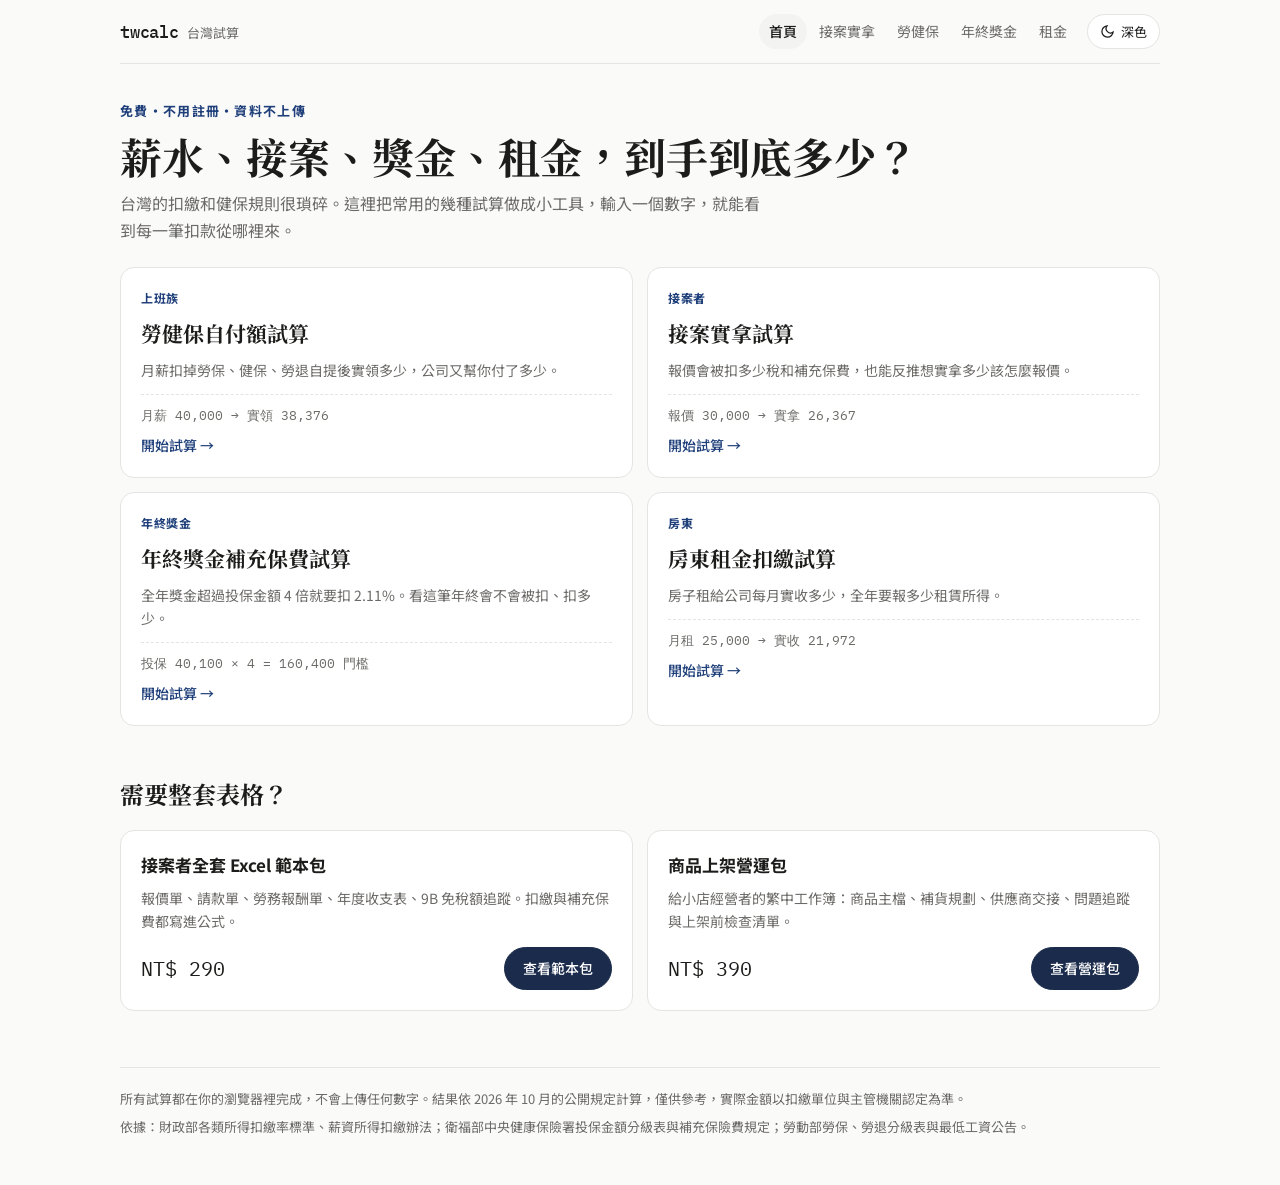
==== index.html @ 4d712dc9 "Add twcalc site: payroll, freelance, bonus, and rent calculators Static site with light/dark themes," ====
<!doctype html>
<html lang="zh-Hant-TW">
<head>
<meta charset="utf-8">
<meta name="viewport" content="width=device-width,initial-scale=1,viewport-fit=cover">
<title>twcalc 台灣試算</title>
<meta name="description" content="台灣人常用的薪資、接案、獎金與租金試算小工具：勞健保自付額、接案實拿、年終補充保費、房東租金扣繳。免費使用，資料只在瀏覽器裡運算。">
<link rel="canonical" href="https://vic510.github.io/twcalc/">
<meta property="og:type" content="website">
<meta property="og:title" content="twcalc 台灣試算">
<meta property="og:description" content="台灣人常用的薪資、接案、獎金與租金試算小工具：勞健保自付額、接案實拿、年終補充保費、房東租金扣繳。免費使用，資料只在瀏覽器裡運算。">
<meta property="og:url" content="https://vic510.github.io/twcalc/">
<meta property="og:locale" content="zh_TW">
<meta name="theme-color" content="#1B2B4B">
<link rel="icon" href="data:image/svg+xml,%3Csvg xmlns='http://www.w3.org/2000/svg' viewBox='0 0 32 32'%3E%3Crect width='32' height='32' rx='8' fill='%231B2B4B'/%3E%3Ctext x='16' y='22' font-size='17' text-anchor='middle' fill='white' font-family='monospace'%3Etw%3C/text%3E%3C/svg%3E">
<script>try{document.documentElement.dataset.theme=localStorage.getItem('twcalc-theme')||'light'}catch(e){document.documentElement.dataset.theme='light'}</script>
<link rel="preconnect" href="https://fonts.googleapis.com">
<link rel="preconnect" href="https://fonts.gstatic.com" crossorigin>
<link rel="stylesheet" href="https://fonts.googleapis.com/css2?family=Noto+Serif+TC:wght@700&family=Noto+Sans+TC:wght@400;500;700&family=IBM+Plex+Mono:wght@400;500&display=swap">
<link rel="stylesheet" href="assets/site.css">
<script type="application/ld+json">{"@context": "https://schema.org", "@type": "WebApplication", "name": "twcalc 台灣試算", "url": "https://vic510.github.io/twcalc/", "applicationCategory": "FinanceApplication", "operatingSystem": "Any", "inLanguage": "zh-Hant-TW", "offers": {"@type": "Offer", "price": "0", "priceCurrency": "TWD"}, "description": "台灣人常用的薪資、接案、獎金與租金試算小工具：勞健保自付額、接案實拿、年終補充保費、房東租金扣繳。免費使用，資料只在瀏覽器裡運算。"}</script>
</head>
<body>
<div class="wrap">
<nav class="nav" aria-label="主要">
  <a class="brand" href=""><b>twcalc</b><span>台灣試算</span></a>
  <div class="nav-r"><div class="links"><a href="" aria-current="page" class="keep">首頁</a><a href="freelance/">接案實拿</a><a href="payroll/">勞健保</a><a href="bonus/">年終獎金</a><a href="rent/">租金</a></div><button class="theme" id="theme" type="button"></button></div>
</nav>
  <header class="hero">
    <div class="eyebrow">免費・不用註冊・資料不上傳</div>
    <h1><span class="nw">薪水、接案、獎金、租金，</span><span class="nw">到手到底多少？</span></h1>
    <p class="lede">台灣的扣繳和健保規則很瑣碎。這裡把常用的幾種試算做成小工具，輸入一個數字，就能看到每一筆扣款從哪裡來。</p>
  </header>

  <div class="tools">
    <a class="tool" href="payroll/">
      <span class="tag">上班族</span>
      <h3>勞健保自付額試算</h3>
      <p>月薪扣掉勞保、健保、勞退自提後實領多少，公司又幫你付了多少。</p>
      <span class="q">月薪 40,000 → 實領 38,376</span>
      <span class="go">開始試算 →</span>
    </a>
    <a class="tool" href="freelance/">
      <span class="tag">接案者</span>
      <h3>接案實拿試算</h3>
      <p>報價會被扣多少稅和補充保費，也能反推想實拿多少該怎麼報價。</p>
      <span class="q">報價 30,000 → 實拿 26,367</span>
      <span class="go">開始試算 →</span>
    </a>
    <a class="tool" href="bonus/">
      <span class="tag">年終獎金</span>
      <h3>年終獎金補充保費試算</h3>
      <p>全年獎金超過投保金額 4 倍就要扣 2.11%。看這筆年終會不會被扣、扣多少。</p>
      <span class="q">投保 40,100 × 4 = 160,400 門檻</span>
      <span class="go">開始試算 →</span>
    </a>
    <a class="tool" href="rent/">
      <span class="tag">房東</span>
      <h3>房東租金扣繳試算</h3>
      <p>房子租給公司每月實收多少，全年要報多少租賃所得。</p>
      <span class="q">月租 25,000 → 實收 21,972</span>
      <span class="go">開始試算 →</span>
    </a>
  </div>

  <section class="info">
    <h2>需要整套表格？</h2>
    <div class="packs">
      <div class="packcard">
        <h3>接案者全套 Excel 範本包</h3>
        <p>報價單、請款單、勞務報酬單、年度收支表、9B 免稅額追蹤。扣繳與補充保費都寫進公式。</p>
        <div class="row2"><span class="p">NT$ 290</span><a class="btn" href="https://peterleaf8.gumroad.com/l/tw-freelance-pack" target="_blank" rel="noopener">查看範本包</a></div>
      </div>
      <div class="packcard">
        <h3>商品上架營運包</h3>
        <p>給小店經營者的繁中工作簿：商品主檔、補貨規劃、供應商交接、問題追蹤與上架前檢查清單。</p>
        <div class="row2"><span class="p">NT$ 390</span><a class="btn" href="https://peterleaf8.gumroad.com/l/tw-shop-listing-pack" target="_blank" rel="noopener">查看營運包</a></div>
      </div>
    </div>
  </section>

<footer class="foot">
  <span>所有試算都在你的瀏覽器裡完成，不會上傳任何數字。結果依 2026 年 10 月的公開規定計算，僅供參考，實際金額以扣繳單位與主管機關認定為準。</span>
  <span>依據：財政部各類所得扣繳率標準、薪資所得扣繳辦法；衛福部中央健康保險署投保金額分級表與補充保險費規定；勞動部勞保、勞退分級表與最低工資公告。</span>
</footer>
</div>
<script src="assets/tw.js"></script>
<script src="assets/ui.js"></script>
<script src="assets/home.js" defer></script>
</body>
</html>
---- assets/site.css ----
/* twcalc：中性白底與炭黑兩種外觀，只有主要按鈕、選中狀態用藍黑色當重點 */
:root{
  --bg:#FAFAF9; --surface:#FFFFFF; --sunk:#F3F3F2; --ink:#1C1C1B; --muted:#6B6A67; --line:#E5E4E1;
  --accent:#1B2B4B; --on-accent:#FFFFFF; --accent-text:#1F3F7A; --accent-soft:#EDF1F8;
  --minus:#B4372B; --warn-bg:#FFF5DB; --warn-ink:#6A4B00;
  --f-display:"Noto Serif TC","Songti TC","PMingLiU",serif;
  --f-body:"Noto Sans TC","PingFang TC","Microsoft JhengHei",system-ui,sans-serif;
  --f-mono:"IBM Plex Mono",ui-monospace,"SFMono-Regular",Menlo,monospace;
  color-scheme:light;
}
:root[data-theme="dark"]{
  --bg:#1F1F1E; --surface:#2A2A28; --sunk:#232322; --ink:#ECECEA; --muted:#A3A29E; --line:#3A3A37;
  --accent:#2A4377; --on-accent:#FFFFFF; --accent-text:#9DB7EC; --accent-soft:#2B3240;
  --minus:#F08B7E; --warn-bg:#3A3220; --warn-ink:#F1D58C;
  color-scheme:dark;
}
*{box-sizing:border-box}
[hidden]{display:none!important}
html{-webkit-text-size-adjust:100%}
body{margin:0;background:var(--bg);color:var(--ink);font-family:var(--f-body);font-size:16px;line-height:1.65;
  padding-left:max(16px,env(safe-area-inset-left,0px));padding-right:max(16px,env(safe-area-inset-right,0px));padding-block:0 48px;
  transition:background-color .2s,color .2s}
@media (prefers-reduced-motion:reduce){body{transition:none}}
a{color:var(--accent-text)}
.wrap{max-width:1040px;margin:0 auto}

/* 導覽列 */
.nav{display:flex;align-items:center;justify-content:space-between;gap:12px;padding-block:14px;border-bottom:1px solid var(--line);flex-wrap:wrap}
.brand{display:flex;align-items:baseline;gap:8px;text-decoration:none;color:var(--ink)}
.brand b{font-family:var(--f-mono);font-weight:500;font-size:17px;letter-spacing:-.01em}
.brand span{font-size:13px;color:var(--muted)}
.nav-r{display:flex;align-items:center;gap:4px}
.links{display:flex;gap:2px}
.nav-r a{font-size:14px;color:var(--muted);text-decoration:none;padding:6px 10px;border-radius:999px}
.nav-r a:hover{color:var(--ink);background:var(--sunk)}
.nav-r a[aria-current="page"]{color:var(--ink);background:var(--sunk);font-weight:500}
.theme{font:inherit;font-size:13px;display:inline-flex;align-items:center;gap:6px;border:1px solid var(--line);background:var(--surface);color:var(--ink);border-radius:999px;padding:6px 12px;cursor:pointer;margin-left:6px}
.theme svg{width:15px;height:15px}
@media (max-width:640px){.nav{display:grid;grid-template-columns:1fr auto}.nav-r{display:contents}.links{grid-row:2;grid-column:1/-1;overflow-x:auto;white-space:nowrap;margin-inline:-4px;scrollbar-width:none}.links::-webkit-scrollbar{display:none}.theme{grid-row:1;grid-column:2}}

header.hero{padding-block:36px 24px;display:grid;gap:8px}
.eyebrow{font-size:13px;letter-spacing:.1em;color:var(--accent-text);font-weight:700}
h1{font-family:var(--f-display);font-size:clamp(28px,5vw,42px);line-height:1.25;margin:0;text-wrap:balance;font-weight:700}
.nw{display:inline-block}
.lede{color:var(--muted);max-width:40em;margin:0}
.lede b{color:var(--ink);font-weight:500}

.main{display:grid;grid-template-columns:minmax(0,1fr) minmax(0,1.05fr);gap:24px;align-items:start}
@media (max-width:820px){.main{grid-template-columns:minmax(0,1fr)}}
.panel{background:var(--surface);border:1px solid var(--line);border-radius:14px;padding:22px;display:grid;gap:20px}
.field{display:grid;gap:8px}
.label{font-size:14px;font-weight:700}
.hint{font-size:13px;color:var(--muted)}
.seg{display:flex;flex-wrap:wrap;gap:6px}
.seg button{font:inherit;font-size:14px;border:1px solid var(--line);background:transparent;color:var(--ink);border-radius:999px;padding:7px 14px;cursor:pointer}
.seg button[aria-pressed="true"]{background:var(--accent);border-color:var(--accent);color:var(--on-accent);font-weight:500}
.seg button:focus-visible,.btn:focus-visible,.theme:focus-visible,input:focus-visible,select:focus-visible,a:focus-visible{outline:2px solid var(--accent-text);outline-offset:2px}
.types{display:grid;gap:6px}
.type{display:grid;grid-template-columns:auto 1fr;gap:2px 10px;align-items:start;border:1px solid var(--line);border-radius:10px;padding:10px 12px;cursor:pointer}
.type input{margin-top:5px;accent-color:var(--accent)}
.type strong{font-weight:500}
.type span{grid-column:2;font-size:13px;color:var(--muted)}
.type:has(input:checked){border-color:var(--accent-text);background:var(--accent-soft)}
.money{display:flex;align-items:center;border:1px solid var(--line);border-radius:10px;background:var(--sunk);overflow:hidden}
.money span{padding:0 12px;color:var(--muted);font-size:14px}
.money input{flex:1;min-width:0;border:0;background:transparent;color:var(--ink);font-family:var(--f-mono);font-size:24px;padding:10px 12px 10px 0;font-variant-numeric:tabular-nums}
.money input:focus{outline:none}
.money:focus-within{border-color:var(--accent-text)}
.money.sm input{font-size:18px}
.check{display:flex;gap:8px;align-items:flex-start;font-size:14px}
.check input{margin-top:5px;accent-color:var(--accent)}
select.sel{font:inherit;font-size:15px;border:1px solid var(--line);background:var(--sunk);color:var(--ink);border-radius:10px;padding:9px 12px}
.two{display:grid;grid-template-columns:minmax(0,1fr) minmax(0,1fr);gap:12px}
@media (max-width:420px){.two{grid-template-columns:minmax(0,1fr)}}

/* 試算單 */
.slip{background:var(--surface);border:1px solid var(--line);border-radius:14px;position:relative;overflow:hidden}
.slip-head{display:flex;justify-content:space-between;align-items:baseline;gap:12px;flex-wrap:wrap;padding:16px 22px;border-bottom:1px solid var(--line)}
.slip-head h2{font-family:var(--f-display);font-size:21px;margin:0;letter-spacing:.12em}
.code{font-family:var(--f-mono);font-size:13px;color:var(--muted)}
.rows{display:grid;padding:6px 22px}
.row{display:grid;grid-template-columns:minmax(0,1fr) auto;gap:4px 16px;padding:12px 0;border-bottom:1px dashed var(--line)}
.row:last-child{border-bottom:0}
.row .k{font-weight:500}
.row .v{font-family:var(--f-mono);font-variant-numeric:tabular-nums;font-size:18px;text-align:right}
.row .why{grid-column:1/-1;font-size:13px;color:var(--muted)}
.row.minus .v{color:var(--minus)}
.row.sub .k{font-weight:400;color:var(--muted)}
.net{display:flex;justify-content:space-between;align-items:center;gap:16px;padding:18px 22px 22px;border-top:1px solid var(--line);background:var(--sunk);flex-wrap:wrap}
.netl{display:flex;align-items:center;gap:14px}
.net .k{font-family:var(--f-display);font-size:19px;font-weight:700}
.net .v{font-family:var(--f-mono);font-size:clamp(28px,6vw,38px);font-weight:500;font-variant-numeric:tabular-nums}
.stamp{flex:none;width:60px;height:60px;font-size:16px;border:3px solid var(--accent-text);border-radius:50%;color:var(--accent-text);display:grid;place-items:center;
  font-family:var(--f-display);font-weight:700;line-height:1.1;text-align:center;transform:rotate(-12deg);opacity:.9;pointer-events:none}
@media (prefers-reduced-motion:no-preference){.stamp.hit{animation:stamp .35s ease-out}@keyframes stamp{from{transform:rotate(-12deg) scale(1.35);opacity:0}to{transform:rotate(-12deg) scale(1);opacity:.9}}}
.side{display:grid;gap:16px}
.alert{background:var(--warn-bg);color:var(--warn-ink);border-radius:10px;padding:14px 16px;font-size:14px}
.alert strong{display:block;margin-bottom:2px}
.cost{display:grid;grid-template-columns:repeat(auto-fit,minmax(140px,1fr));gap:1px;background:var(--line);border:1px solid var(--line);border-radius:10px;overflow:hidden}
.cost div{background:var(--surface);padding:12px 14px;display:grid;gap:2px}
.cost small{color:var(--muted);font-size:12px}
.cost b{font-family:var(--f-mono);font-weight:500;font-size:18px;font-variant-numeric:tabular-nums}
.actions{display:flex;gap:8px;flex-wrap:wrap}
.btn{font:inherit;font-size:14px;font-weight:500;border:1px solid var(--accent);background:var(--accent);color:var(--on-accent);border-radius:999px;padding:9px 18px;cursor:pointer;text-decoration:none;display:inline-block;text-align:center}
.btn:hover{filter:brightness(1.15)}
.btn.ghost{background:transparent;color:var(--ink);border-color:var(--line)}
.toast{font-size:13px;color:var(--accent-text);align-self:center}

section.info{margin-top:48px;display:grid;gap:16px}
section.info h2{font-family:var(--f-display);font-size:24px;margin:0}
.grid3{display:grid;grid-template-columns:repeat(auto-fit,minmax(240px,1fr));gap:16px}
.card{border-top:1px solid var(--ink);padding-top:12px;display:grid;gap:6px;align-content:start}
.card h3{margin:0;font-size:16px}
.card p{margin:0;font-size:14px;color:var(--muted)}
.tbl{overflow-x:auto;border:1px solid var(--line);border-radius:10px;background:var(--surface)}
table{border-collapse:collapse;width:100%;min-width:560px;font-size:14px}
th,td{text-align:left;padding:10px 14px;border-bottom:1px solid var(--line);vertical-align:top}
th{font-weight:700;background:var(--sunk)}
td.n{font-family:var(--f-mono);font-variant-numeric:tabular-nums}
tr:last-child td{border-bottom:0}
.pack{margin-top:48px;border:1px solid var(--line);border-radius:14px;padding:24px;display:grid;grid-template-columns:minmax(0,1.4fr) minmax(0,1fr);gap:24px;background:var(--surface)}
@media (max-width:760px){.pack{grid-template-columns:minmax(0,1fr)}}
.pack h2{font-family:var(--f-display);font-size:24px;margin:0 0 8px}
.pack ul{margin:0;padding-left:1.2em;display:grid;gap:4px;font-size:15px}
.pack .buy{display:grid;gap:10px;align-content:center}
.price{font-family:var(--f-mono);font-size:32px;font-weight:500}
.price small{font-size:14px;color:var(--muted);font-family:var(--f-body)}
details{border-bottom:1px solid var(--line);padding:12px 0}
details summary{cursor:pointer;font-weight:500}
details p{margin:8px 0 0;color:var(--muted);font-size:15px;max-width:44em}
footer.foot{margin-top:56px;padding-top:20px;border-top:1px solid var(--line);font-size:13px;color:var(--muted);display:grid;gap:6px}

/* 首頁 */
.tools{display:grid;grid-template-columns:repeat(auto-fit,minmax(min(100%,420px),1fr));gap:14px}
.tool{display:grid;gap:8px;align-content:start;background:var(--surface);border:1px solid var(--line);border-radius:14px;padding:20px;text-decoration:none;color:var(--ink);transition:border-color .15s,transform .15s}
.tool:hover{border-color:var(--accent-text)}
@media (prefers-reduced-motion:no-preference){.tool:hover{transform:translateY(-2px)}}
.tool .tag{font-size:12px;color:var(--accent-text);font-weight:700;letter-spacing:.06em}
.tool h3{margin:0;font-family:var(--f-display);font-size:21px}
.tool p{margin:0;font-size:14px;color:var(--muted)}
.tool .q{font-family:var(--f-mono);font-size:13px;color:var(--muted);border-top:1px dashed var(--line);padding-top:10px;margin-top:4px}
.tool .go{font-size:14px;font-weight:500;color:var(--accent-text)}
.packs{display:grid;grid-template-columns:repeat(auto-fit,minmax(min(100%,300px),1fr));gap:14px}
.packcard{display:grid;gap:8px;background:var(--surface);border:1px solid var(--line);border-radius:14px;padding:20px}
.packcard h3{margin:0;font-size:17px}
.packcard p{margin:0;font-size:14px;color:var(--muted)}
.packcard .row2{display:flex;justify-content:space-between;align-items:center;gap:12px;flex-wrap:wrap;margin-top:6px}
.packcard .p{font-family:var(--f-mono);font-size:20px}
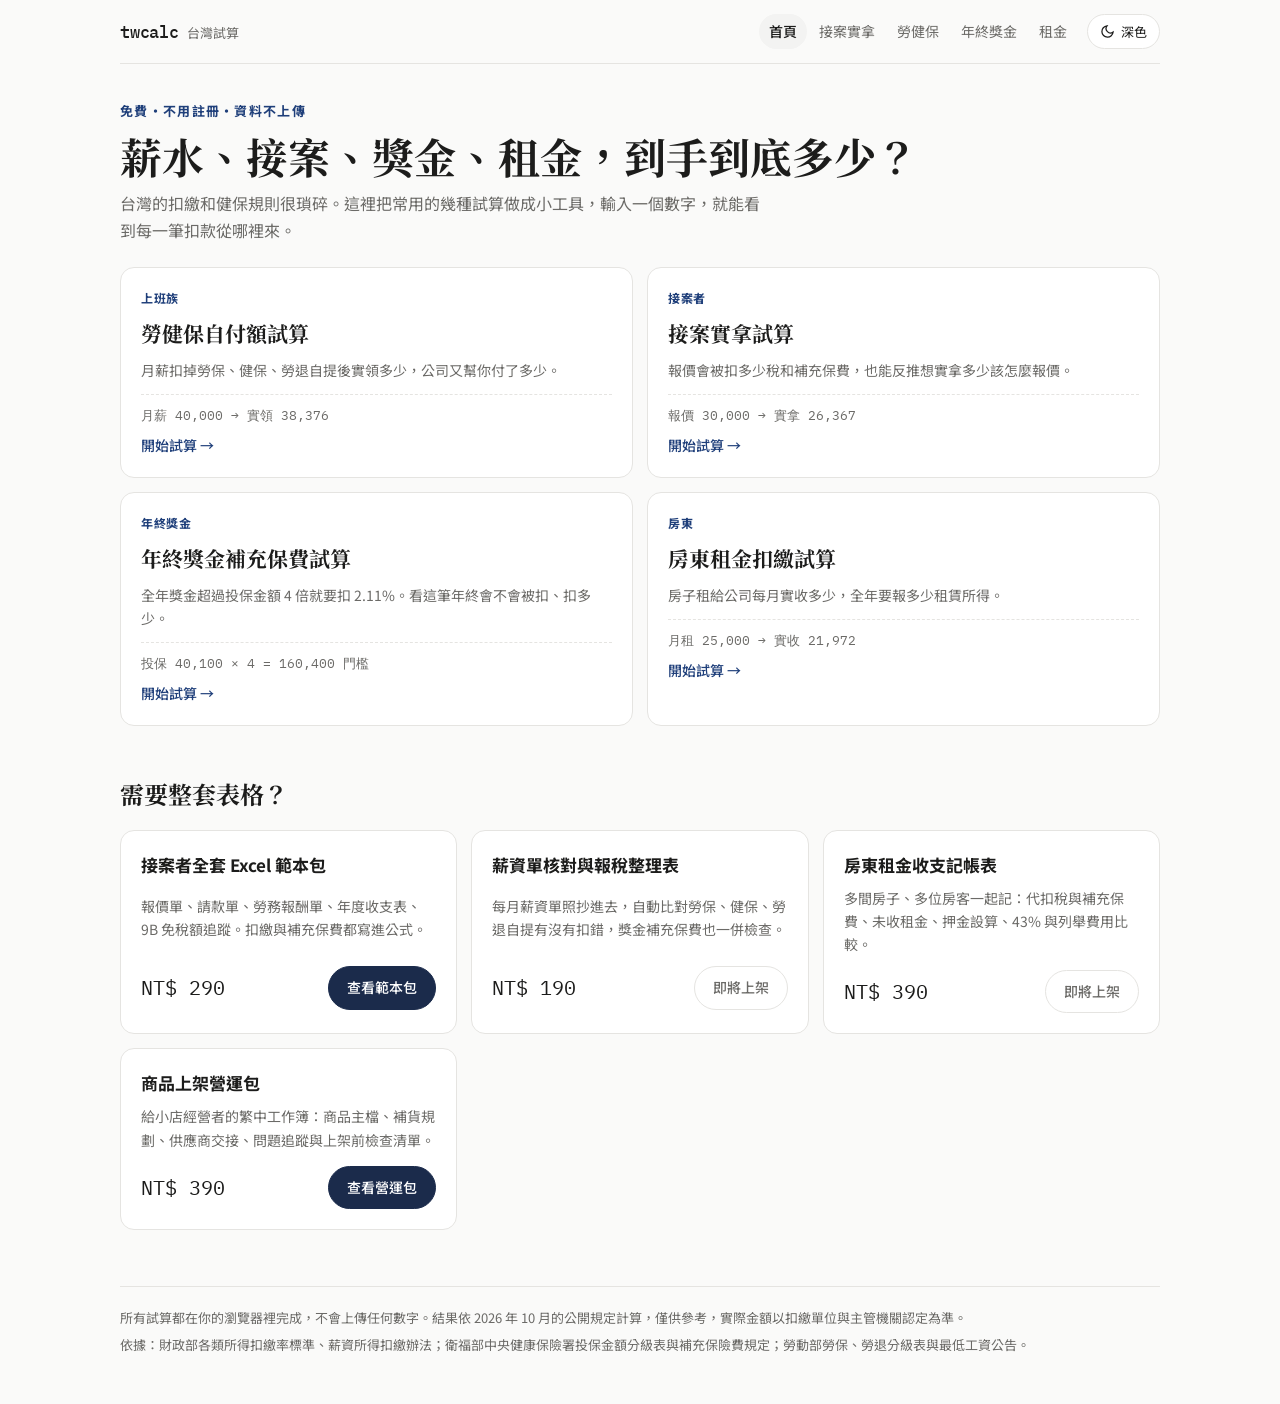
==== commit 28f5f1ba: "Add next-step product prompts beside each calculator result Freelance and payroll prompts use the vi" ====
--- a/index.html
+++ b/index.html
@@ -72,6 +72,16 @@
         <div class="row2"><span class="p">NT$ 290</span><a class="btn" href="https://peterleaf8.gumroad.com/l/tw-freelance-pack" target="_blank" rel="noopener">查看範本包</a></div>
       </div>
       <div class="packcard">
+        <h3>薪資單核對與報稅整理表</h3>
+        <p>每月薪資單照抄進去，自動比對勞保、健保、勞退自提有沒有扣錯，獎金補充保費也一併檢查。</p>
+        <div class="row2"><span class="p">NT$ 190</span><span class="btn" aria-disabled="true">即將上架</span></div>
+      </div>
+      <div class="packcard">
+        <h3>房東租金收支記帳表</h3>
+        <p>多間房子、多位房客一起記：代扣稅與補充保費、未收租金、押金設算、43% 與列舉費用比較。</p>
+        <div class="row2"><span class="p">NT$ 390</span><span class="btn" aria-disabled="true">即將上架</span></div>
+      </div>
+      <div class="packcard">
         <h3>商品上架營運包</h3>
         <p>給小店經營者的繁中工作簿：商品主檔、補貨規劃、供應商交接、問題追蹤與上架前檢查清單。</p>
         <div class="row2"><span class="p">NT$ 390</span><a class="btn" href="https://peterleaf8.gumroad.com/l/tw-shop-listing-pack" target="_blank" rel="noopener">查看營運包</a></div>
--- a/assets/site.css
+++ b/assets/site.css
@@ -146,3 +146,14 @@
 .packcard p{margin:0;font-size:14px;color:var(--muted)}
 .packcard .row2{display:flex;justify-content:space-between;align-items:center;gap:12px;flex-wrap:wrap;margin-top:6px}
 .packcard .p{font-family:var(--f-mono);font-size:20px}
+
+/* 算完之後的下一步 */
+.next{border:1px solid var(--line);border-radius:14px;padding:18px 20px;background:var(--accent-soft);display:grid;gap:8px}
+.next .tag{font-size:12px;font-weight:700;letter-spacing:.06em;color:var(--accent-text)}
+.next h3{margin:0;font-size:17px}
+.next p{margin:0;font-size:14px;color:var(--ink)}
+.next p b{font-family:var(--f-mono);font-weight:500}
+.next .row2{display:flex;justify-content:space-between;align-items:center;gap:12px;flex-wrap:wrap;margin-top:4px}
+.next .p{font-family:var(--f-mono);font-size:18px}
+.next .free{font-size:12px;color:var(--muted)}
+.btn[aria-disabled="true"]{background:transparent;color:var(--muted);border-color:var(--line);cursor:default;filter:none}
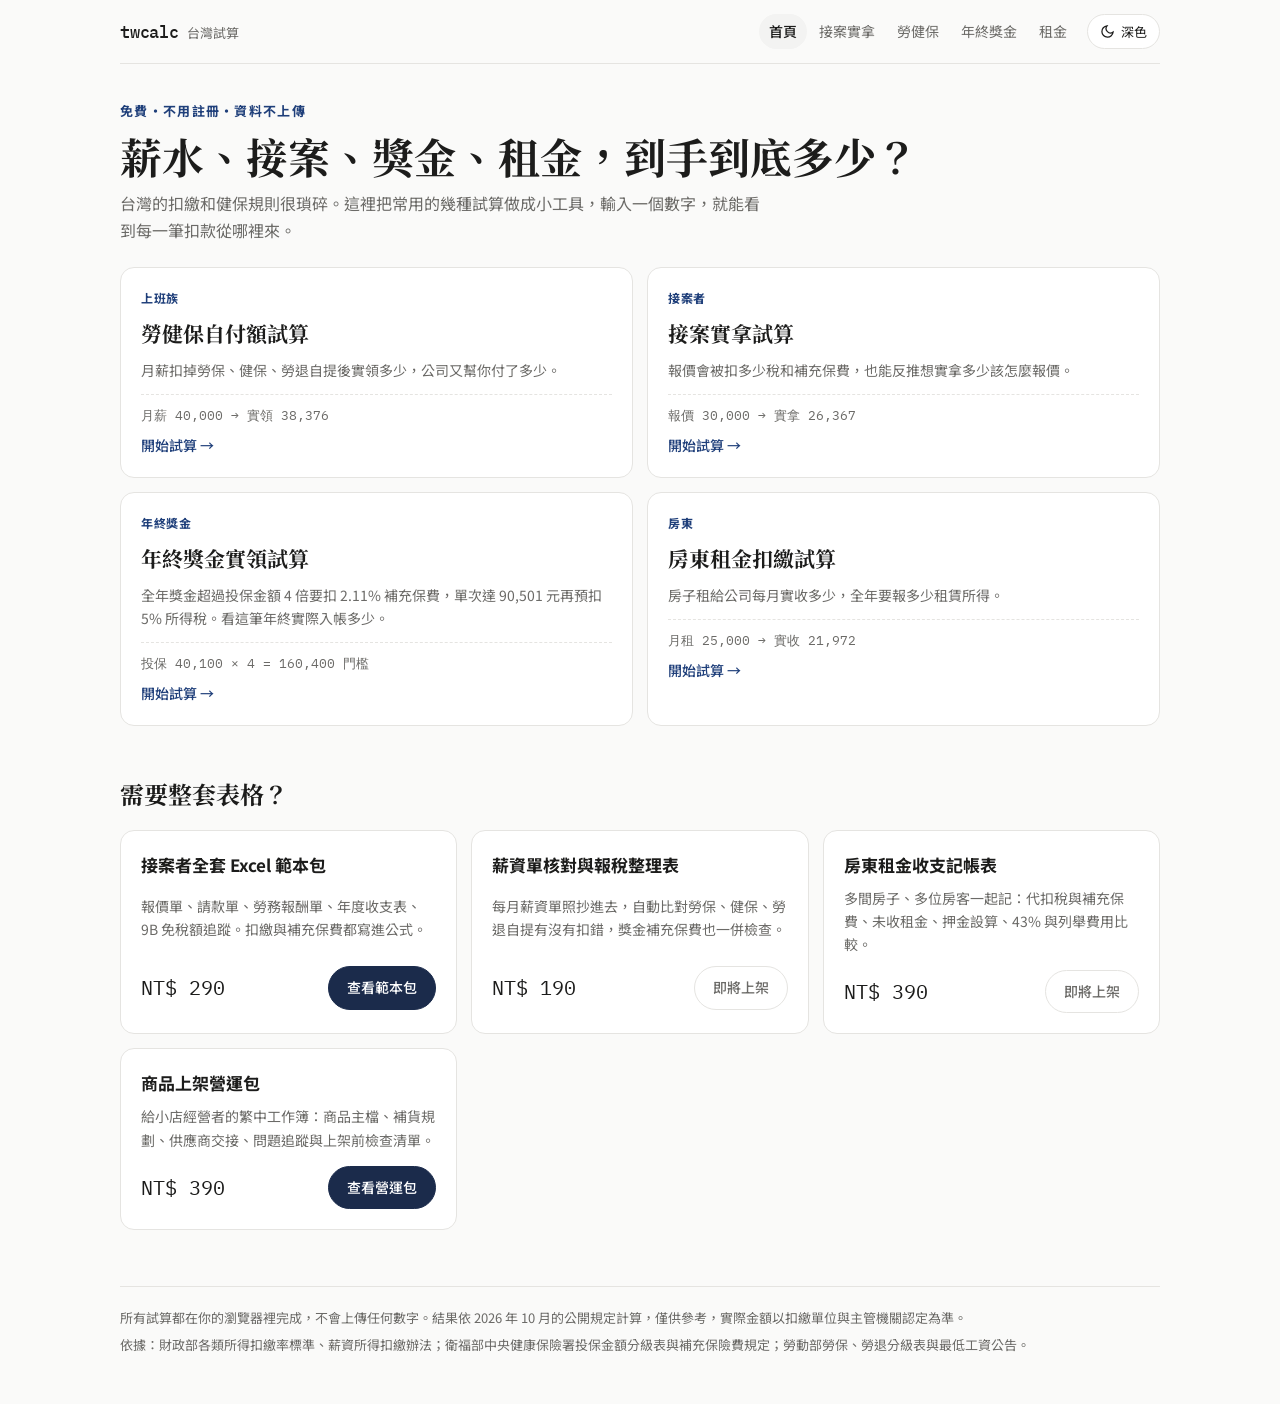
==== commit 1bd89f0c: "Bonus page: deduct 5% withholding; follow system theme; mobile layout fixes - Bonus calculator now w" ====
--- a/index.html
+++ b/index.html
@@ -4,21 +4,21 @@
 <meta charset="utf-8">
 <meta name="viewport" content="width=device-width,initial-scale=1,viewport-fit=cover">
 <title>twcalc 台灣試算</title>
-<meta name="description" content="台灣人常用的薪資、接案、獎金與租金試算小工具：勞健保自付額、接案實拿、年終補充保費、房東租金扣繳。免費使用，資料只在瀏覽器裡運算。">
+<meta name="description" content="台灣人常用的薪資、接案、獎金與租金試算小工具：勞健保自付額、接案實拿、年終獎金扣繳、房東租金扣繳。免費使用，資料只在瀏覽器裡運算。">
 <link rel="canonical" href="https://vic510.github.io/twcalc/">
 <meta property="og:type" content="website">
 <meta property="og:title" content="twcalc 台灣試算">
-<meta property="og:description" content="台灣人常用的薪資、接案、獎金與租金試算小工具：勞健保自付額、接案實拿、年終補充保費、房東租金扣繳。免費使用，資料只在瀏覽器裡運算。">
+<meta property="og:description" content="台灣人常用的薪資、接案、獎金與租金試算小工具：勞健保自付額、接案實拿、年終獎金扣繳、房東租金扣繳。免費使用，資料只在瀏覽器裡運算。">
 <meta property="og:url" content="https://vic510.github.io/twcalc/">
 <meta property="og:locale" content="zh_TW">
 <meta name="theme-color" content="#1B2B4B">
 <link rel="icon" href="data:image/svg+xml,%3Csvg xmlns='http://www.w3.org/2000/svg' viewBox='0 0 32 32'%3E%3Crect width='32' height='32' rx='8' fill='%231B2B4B'/%3E%3Ctext x='16' y='22' font-size='17' text-anchor='middle' fill='white' font-family='monospace'%3Etw%3C/text%3E%3C/svg%3E">
-<script>try{document.documentElement.dataset.theme=localStorage.getItem('twcalc-theme')||'light'}catch(e){document.documentElement.dataset.theme='light'}</script>
+<script>(function(){var t;try{t=localStorage.getItem('twcalc-theme')}catch(e){}if(!t)t=matchMedia('(prefers-color-scheme: dark)').matches?'dark':'light';document.documentElement.dataset.theme=t})()</script>
 <link rel="preconnect" href="https://fonts.googleapis.com">
 <link rel="preconnect" href="https://fonts.gstatic.com" crossorigin>
 <link rel="stylesheet" href="https://fonts.googleapis.com/css2?family=Noto+Serif+TC:wght@700&family=Noto+Sans+TC:wght@400;500;700&family=IBM+Plex+Mono:wght@400;500&display=swap">
 <link rel="stylesheet" href="assets/site.css">
-<script type="application/ld+json">{"@context": "https://schema.org", "@type": "WebApplication", "name": "twcalc 台灣試算", "url": "https://vic510.github.io/twcalc/", "applicationCategory": "FinanceApplication", "operatingSystem": "Any", "inLanguage": "zh-Hant-TW", "offers": {"@type": "Offer", "price": "0", "priceCurrency": "TWD"}, "description": "台灣人常用的薪資、接案、獎金與租金試算小工具：勞健保自付額、接案實拿、年終補充保費、房東租金扣繳。免費使用，資料只在瀏覽器裡運算。"}</script>
+<script type="application/ld+json">{"@context": "https://schema.org", "@type": "WebApplication", "name": "twcalc 台灣試算", "url": "https://vic510.github.io/twcalc/", "applicationCategory": "FinanceApplication", "operatingSystem": "Any", "inLanguage": "zh-Hant-TW", "offers": {"@type": "Offer", "price": "0", "priceCurrency": "TWD"}, "description": "台灣人常用的薪資、接案、獎金與租金試算小工具：勞健保自付額、接案實拿、年終獎金扣繳、房東租金扣繳。免費使用，資料只在瀏覽器裡運算。"}</script>
 </head>
 <body>
 <div class="wrap">
@@ -49,8 +49,8 @@
     </a>
     <a class="tool" href="bonus/">
       <span class="tag">年終獎金</span>
-      <h3>年終獎金補充保費試算</h3>
-      <p>全年獎金超過投保金額 4 倍就要扣 2.11%。看這筆年終會不會被扣、扣多少。</p>
+      <h3>年終獎金實領試算</h3>
+      <p>全年獎金超過投保金額 4 倍要扣 2.11% 補充保費，單次達 90,501 元再預扣 5% 所得稅。看這筆年終實際入帳多少。</p>
       <span class="q">投保 40,100 × 4 = 160,400 門檻</span>
       <span class="go">開始試算 →</span>
     </a>
--- a/assets/site.css
+++ b/assets/site.css
@@ -96,10 +96,12 @@
 .side{display:grid;gap:16px}
 .alert{background:var(--warn-bg);color:var(--warn-ink);border-radius:10px;padding:14px 16px;font-size:14px}
 .alert strong{display:block;margin-bottom:2px}
-.cost{display:grid;grid-template-columns:repeat(auto-fit,minmax(140px,1fr));gap:1px;background:var(--line);border:1px solid var(--line);border-radius:10px;overflow:hidden}
+.cost{display:grid;grid-template-columns:repeat(3,minmax(0,1fr));gap:1px;background:var(--line);border:1px solid var(--line);border-radius:10px;overflow:hidden}
 .cost div{background:var(--surface);padding:12px 14px;display:grid;gap:2px}
 .cost small{color:var(--muted);font-size:12px}
 .cost b{font-family:var(--f-mono);font-weight:500;font-size:18px;font-variant-numeric:tabular-nums}
+@media (max-width:420px){.cost div{padding:10px}.cost b{font-size:16px}}
+@media (max-width:340px){.cost{grid-template-columns:minmax(0,1fr)}}
 .actions{display:flex;gap:8px;flex-wrap:wrap}
 .btn{font:inherit;font-size:14px;font-weight:500;border:1px solid var(--accent);background:var(--accent);color:var(--on-accent);border-radius:999px;padding:9px 18px;cursor:pointer;text-decoration:none;display:inline-block;text-align:center}
 .btn:hover{filter:brightness(1.15)}
@@ -113,6 +115,8 @@
 .card h3{margin:0;font-size:16px}
 .card p{margin:0;font-size:14px;color:var(--muted)}
 .tbl{overflow-x:auto;border:1px solid var(--line);border-radius:10px;background:var(--surface)}
+.swipe{display:none;margin:0;font-size:13px;color:var(--muted)}
+@media (max-width:620px){.swipe{display:block}}
 table{border-collapse:collapse;width:100%;min-width:560px;font-size:14px}
 th,td{text-align:left;padding:10px 14px;border-bottom:1px solid var(--line);vertical-align:top}
 th{font-weight:700;background:var(--sunk)}
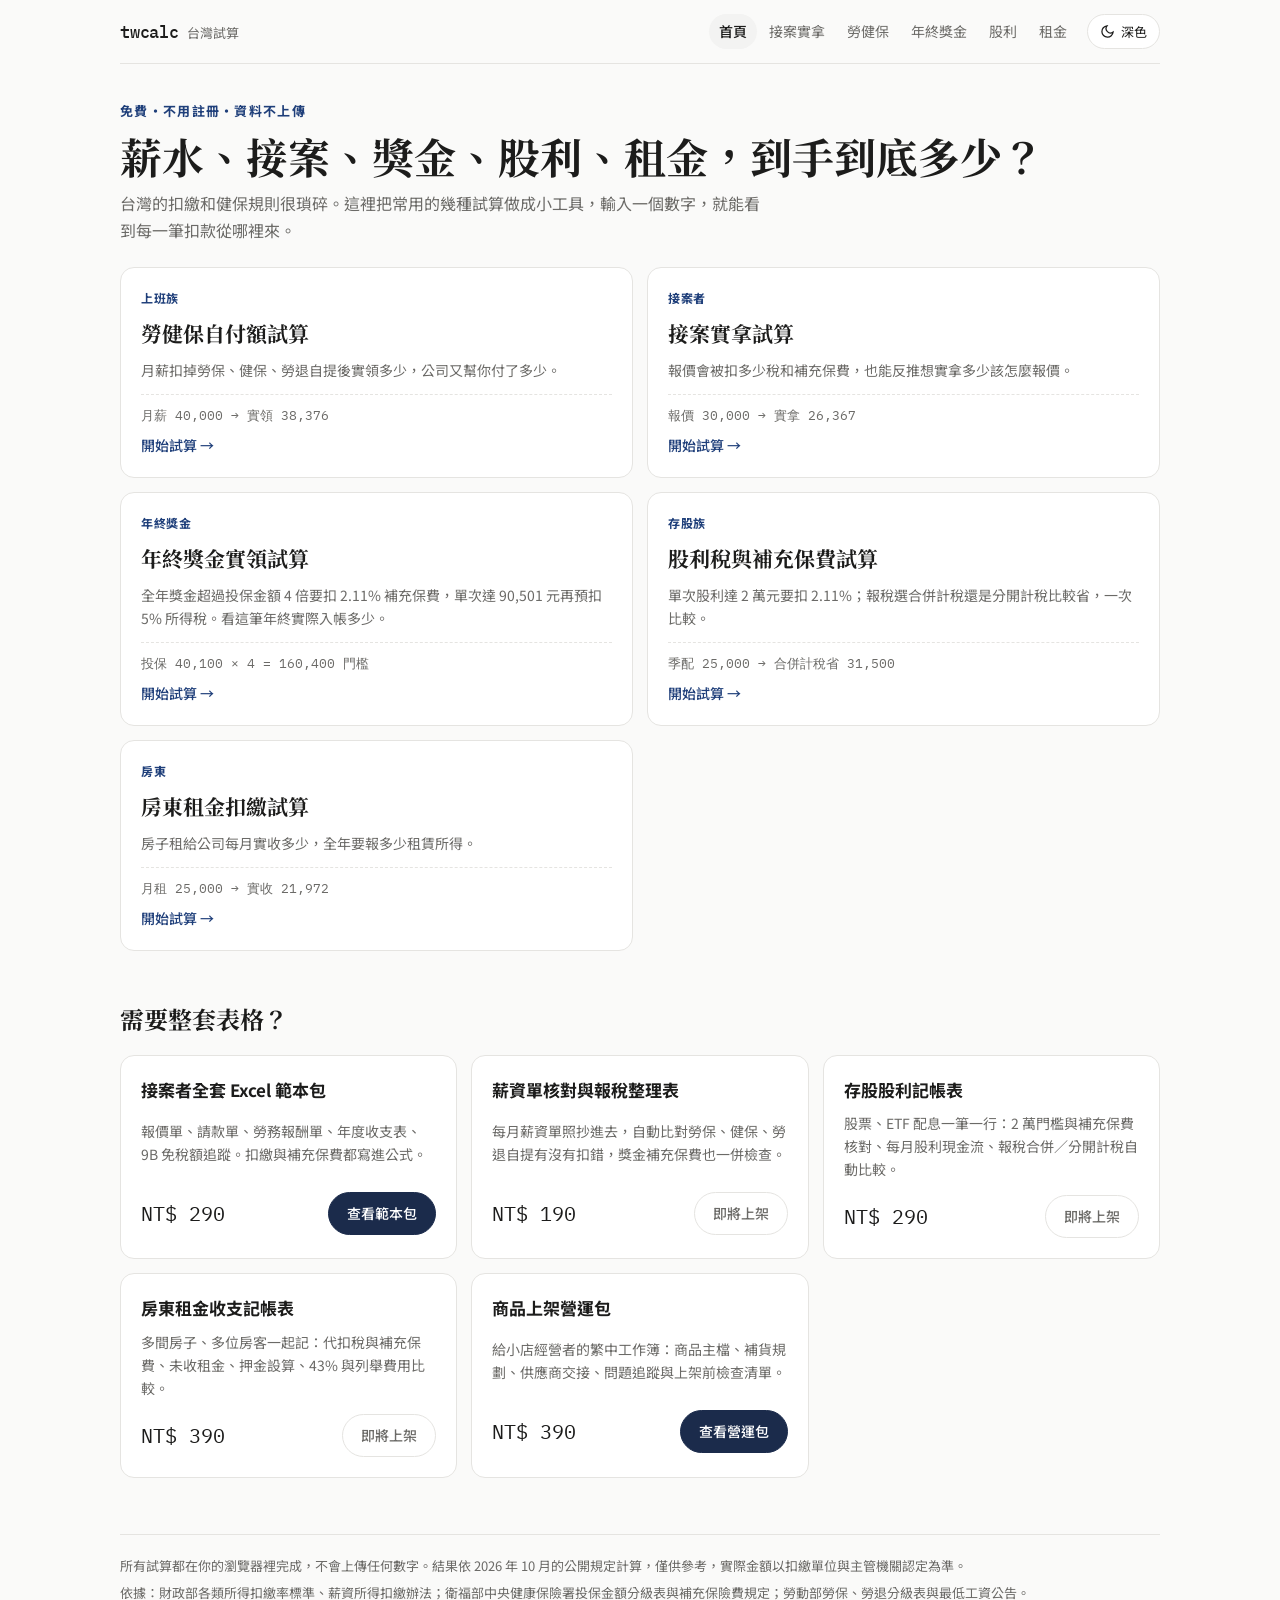
==== commit e38041e6: "Add dividend calculator: supplementary premium and combined vs separate tax New /dividend/ page for " ====
--- a/index.html
+++ b/index.html
@@ -4,11 +4,11 @@
 <meta charset="utf-8">
 <meta name="viewport" content="width=device-width,initial-scale=1,viewport-fit=cover">
 <title>twcalc 台灣試算</title>
-<meta name="description" content="台灣人常用的薪資、接案、獎金與租金試算小工具：勞健保自付額、接案實拿、年終獎金扣繳、房東租金扣繳。免費使用，資料只在瀏覽器裡運算。">
+<meta name="description" content="台灣人常用的薪資、接案、獎金與租金試算小工具：勞健保自付額、接案實拿、年終獎金扣繳、股利報稅、房東租金扣繳。免費使用，資料只在瀏覽器裡運算。">
 <link rel="canonical" href="https://vic510.github.io/twcalc/">
 <meta property="og:type" content="website">
 <meta property="og:title" content="twcalc 台灣試算">
-<meta property="og:description" content="台灣人常用的薪資、接案、獎金與租金試算小工具：勞健保自付額、接案實拿、年終獎金扣繳、房東租金扣繳。免費使用，資料只在瀏覽器裡運算。">
+<meta property="og:description" content="台灣人常用的薪資、接案、獎金與租金試算小工具：勞健保自付額、接案實拿、年終獎金扣繳、股利報稅、房東租金扣繳。免費使用，資料只在瀏覽器裡運算。">
 <meta property="og:url" content="https://vic510.github.io/twcalc/">
 <meta property="og:locale" content="zh_TW">
 <meta name="theme-color" content="#1B2B4B">
@@ -18,17 +18,17 @@
 <link rel="preconnect" href="https://fonts.gstatic.com" crossorigin>
 <link rel="stylesheet" href="https://fonts.googleapis.com/css2?family=Noto+Serif+TC:wght@700&family=Noto+Sans+TC:wght@400;500;700&family=IBM+Plex+Mono:wght@400;500&display=swap">
 <link rel="stylesheet" href="assets/site.css">
-<script type="application/ld+json">{"@context": "https://schema.org", "@type": "WebApplication", "name": "twcalc 台灣試算", "url": "https://vic510.github.io/twcalc/", "applicationCategory": "FinanceApplication", "operatingSystem": "Any", "inLanguage": "zh-Hant-TW", "offers": {"@type": "Offer", "price": "0", "priceCurrency": "TWD"}, "description": "台灣人常用的薪資、接案、獎金與租金試算小工具：勞健保自付額、接案實拿、年終獎金扣繳、房東租金扣繳。免費使用，資料只在瀏覽器裡運算。"}</script>
+<script type="application/ld+json">{"@context": "https://schema.org", "@type": "WebApplication", "name": "twcalc 台灣試算", "url": "https://vic510.github.io/twcalc/", "applicationCategory": "FinanceApplication", "operatingSystem": "Any", "inLanguage": "zh-Hant-TW", "offers": {"@type": "Offer", "price": "0", "priceCurrency": "TWD"}, "description": "台灣人常用的薪資、接案、獎金與租金試算小工具：勞健保自付額、接案實拿、年終獎金扣繳、股利報稅、房東租金扣繳。免費使用，資料只在瀏覽器裡運算。"}</script>
 </head>
 <body>
 <div class="wrap">
 <nav class="nav" aria-label="主要">
   <a class="brand" href=""><b>twcalc</b><span>台灣試算</span></a>
-  <div class="nav-r"><div class="links"><a href="" aria-current="page" class="keep">首頁</a><a href="freelance/">接案實拿</a><a href="payroll/">勞健保</a><a href="bonus/">年終獎金</a><a href="rent/">租金</a></div><button class="theme" id="theme" type="button"></button></div>
+  <div class="nav-r"><div class="links"><a href="" aria-current="page" class="keep">首頁</a><a href="freelance/">接案實拿</a><a href="payroll/">勞健保</a><a href="bonus/">年終獎金</a><a href="dividend/">股利</a><a href="rent/">租金</a></div><button class="theme" id="theme" type="button"></button></div>
 </nav>
   <header class="hero">
     <div class="eyebrow">免費・不用註冊・資料不上傳</div>
-    <h1><span class="nw">薪水、接案、獎金、租金，</span><span class="nw">到手到底多少？</span></h1>
+    <h1><span class="nw">薪水、接案、獎金、股利、租金，</span><span class="nw">到手到底多少？</span></h1>
     <p class="lede">台灣的扣繳和健保規則很瑣碎。這裡把常用的幾種試算做成小工具，輸入一個數字，就能看到每一筆扣款從哪裡來。</p>
   </header>
 
@@ -54,6 +54,13 @@
       <span class="q">投保 40,100 × 4 = 160,400 門檻</span>
       <span class="go">開始試算 →</span>
     </a>
+    <a class="tool" href="dividend/">
+      <span class="tag">存股族</span>
+      <h3>股利稅與補充保費試算</h3>
+      <p>單次股利達 2 萬元要扣 2.11%；報稅選合併計稅還是分開計稅比較省，一次比較。</p>
+      <span class="q">季配 25,000 → 合併計稅省 31,500</span>
+      <span class="go">開始試算 →</span>
+    </a>
     <a class="tool" href="rent/">
       <span class="tag">房東</span>
       <h3>房東租金扣繳試算</h3>
@@ -75,6 +82,11 @@
         <h3>薪資單核對與報稅整理表</h3>
         <p>每月薪資單照抄進去，自動比對勞保、健保、勞退自提有沒有扣錯，獎金補充保費也一併檢查。</p>
         <div class="row2"><span class="p">NT$ 190</span><span class="btn" aria-disabled="true">即將上架</span></div>
+      </div>
+      <div class="packcard">
+        <h3>存股股利記帳表</h3>
+        <p>股票、ETF 配息一筆一行：2 萬門檻與補充保費核對、每月股利現金流、報稅合併／分開計稅自動比較。</p>
+        <div class="row2"><span class="p">NT$ 290</span><span class="btn" aria-disabled="true">即將上架</span></div>
       </div>
       <div class="packcard">
         <h3>房東租金收支記帳表</h3>
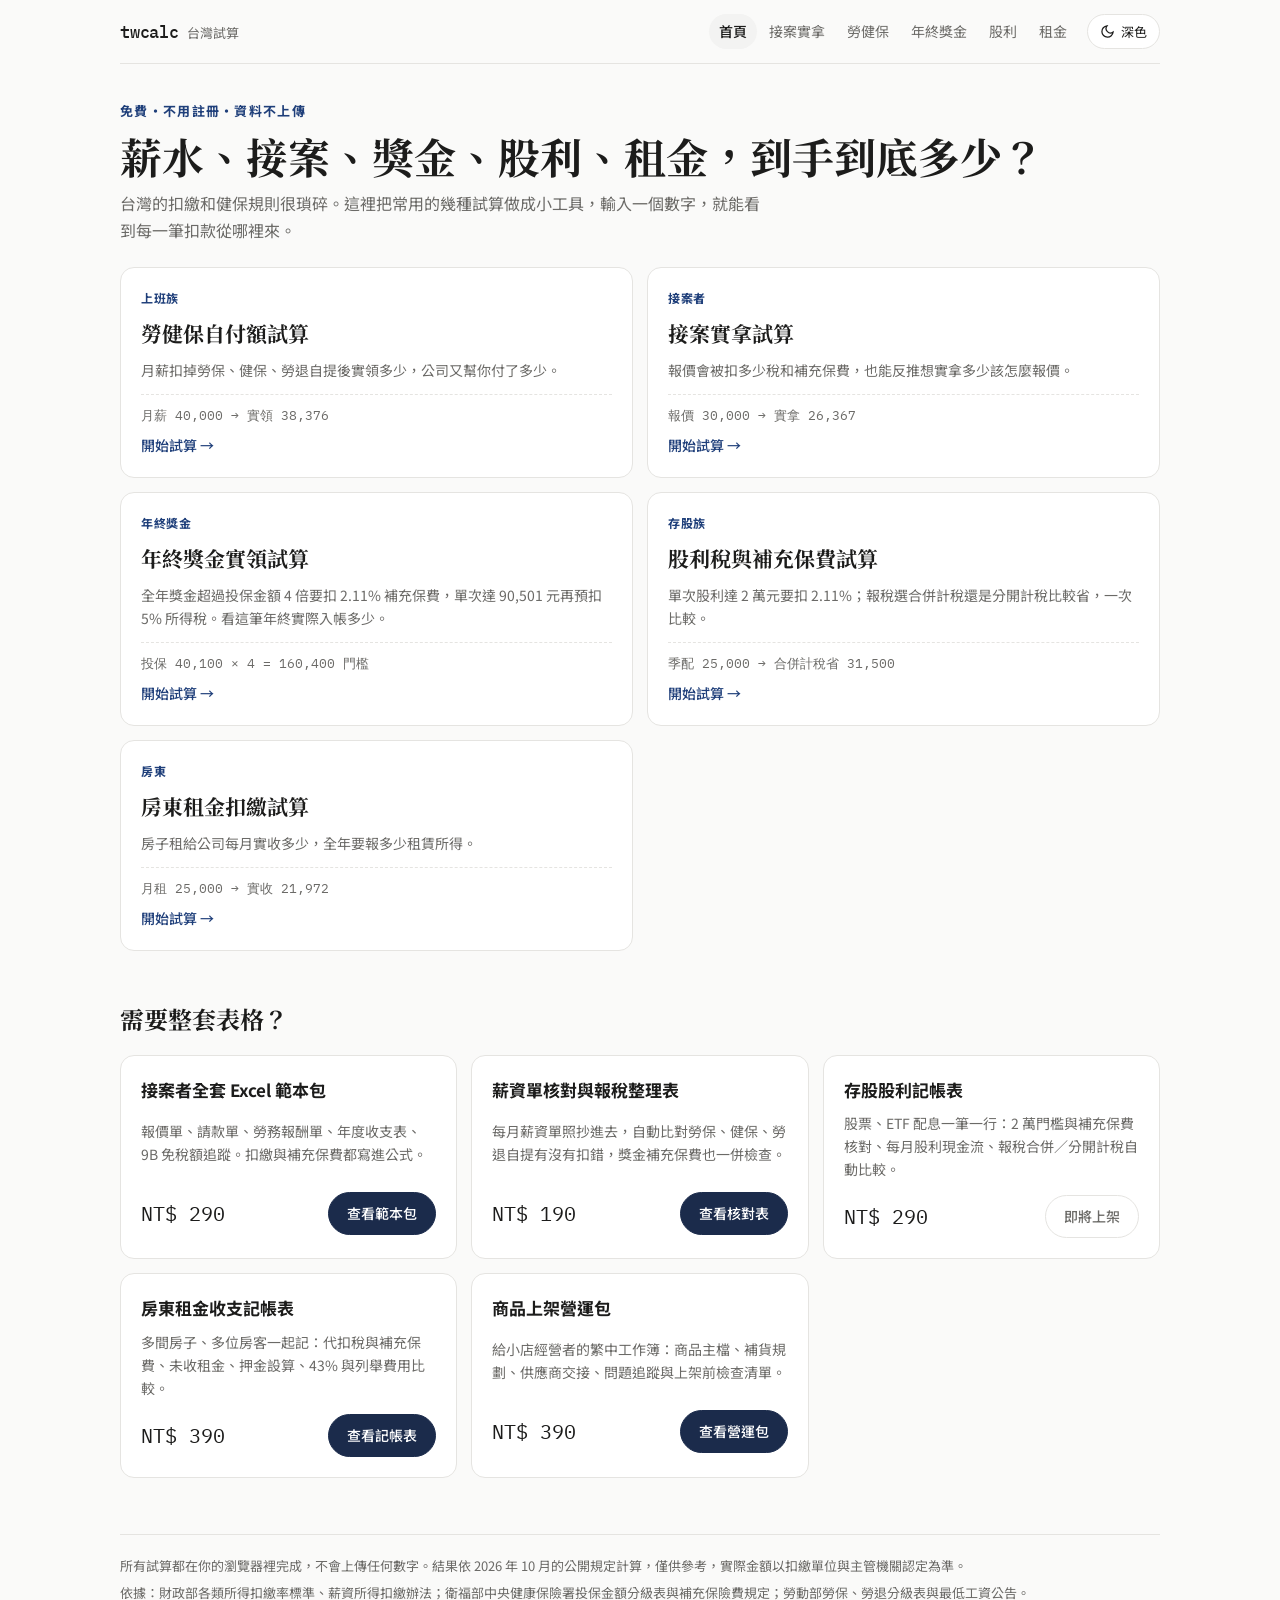
==== commit 5c11748f: "Link landlord and payroll workbooks to their Gumroad pages Co-Authored-By: Claude Opus 5.5 <noreply@" ====
--- a/index.html
+++ b/index.html
@@ -81,7 +81,7 @@
       <div class="packcard">
         <h3>薪資單核對與報稅整理表</h3>
         <p>每月薪資單照抄進去，自動比對勞保、健保、勞退自提有沒有扣錯，獎金補充保費也一併檢查。</p>
-        <div class="row2"><span class="p">NT$ 190</span><span class="btn" aria-disabled="true">即將上架</span></div>
+        <div class="row2"><span class="p">NT$ 190</span><a class="btn" href="https://peterleaf8.gumroad.com/l/tw-payroll-check" target="_blank" rel="noopener">查看核對表</a></div>
       </div>
       <div class="packcard">
         <h3>存股股利記帳表</h3>
@@ -91,7 +91,7 @@
       <div class="packcard">
         <h3>房東租金收支記帳表</h3>
         <p>多間房子、多位房客一起記：代扣稅與補充保費、未收租金、押金設算、43% 與列舉費用比較。</p>
-        <div class="row2"><span class="p">NT$ 390</span><span class="btn" aria-disabled="true">即將上架</span></div>
+        <div class="row2"><span class="p">NT$ 390</span><a class="btn" href="https://peterleaf8.gumroad.com/l/tw-landlord-pack" target="_blank" rel="noopener">查看記帳表</a></div>
       </div>
       <div class="packcard">
         <h3>商品上架營運包</h3>
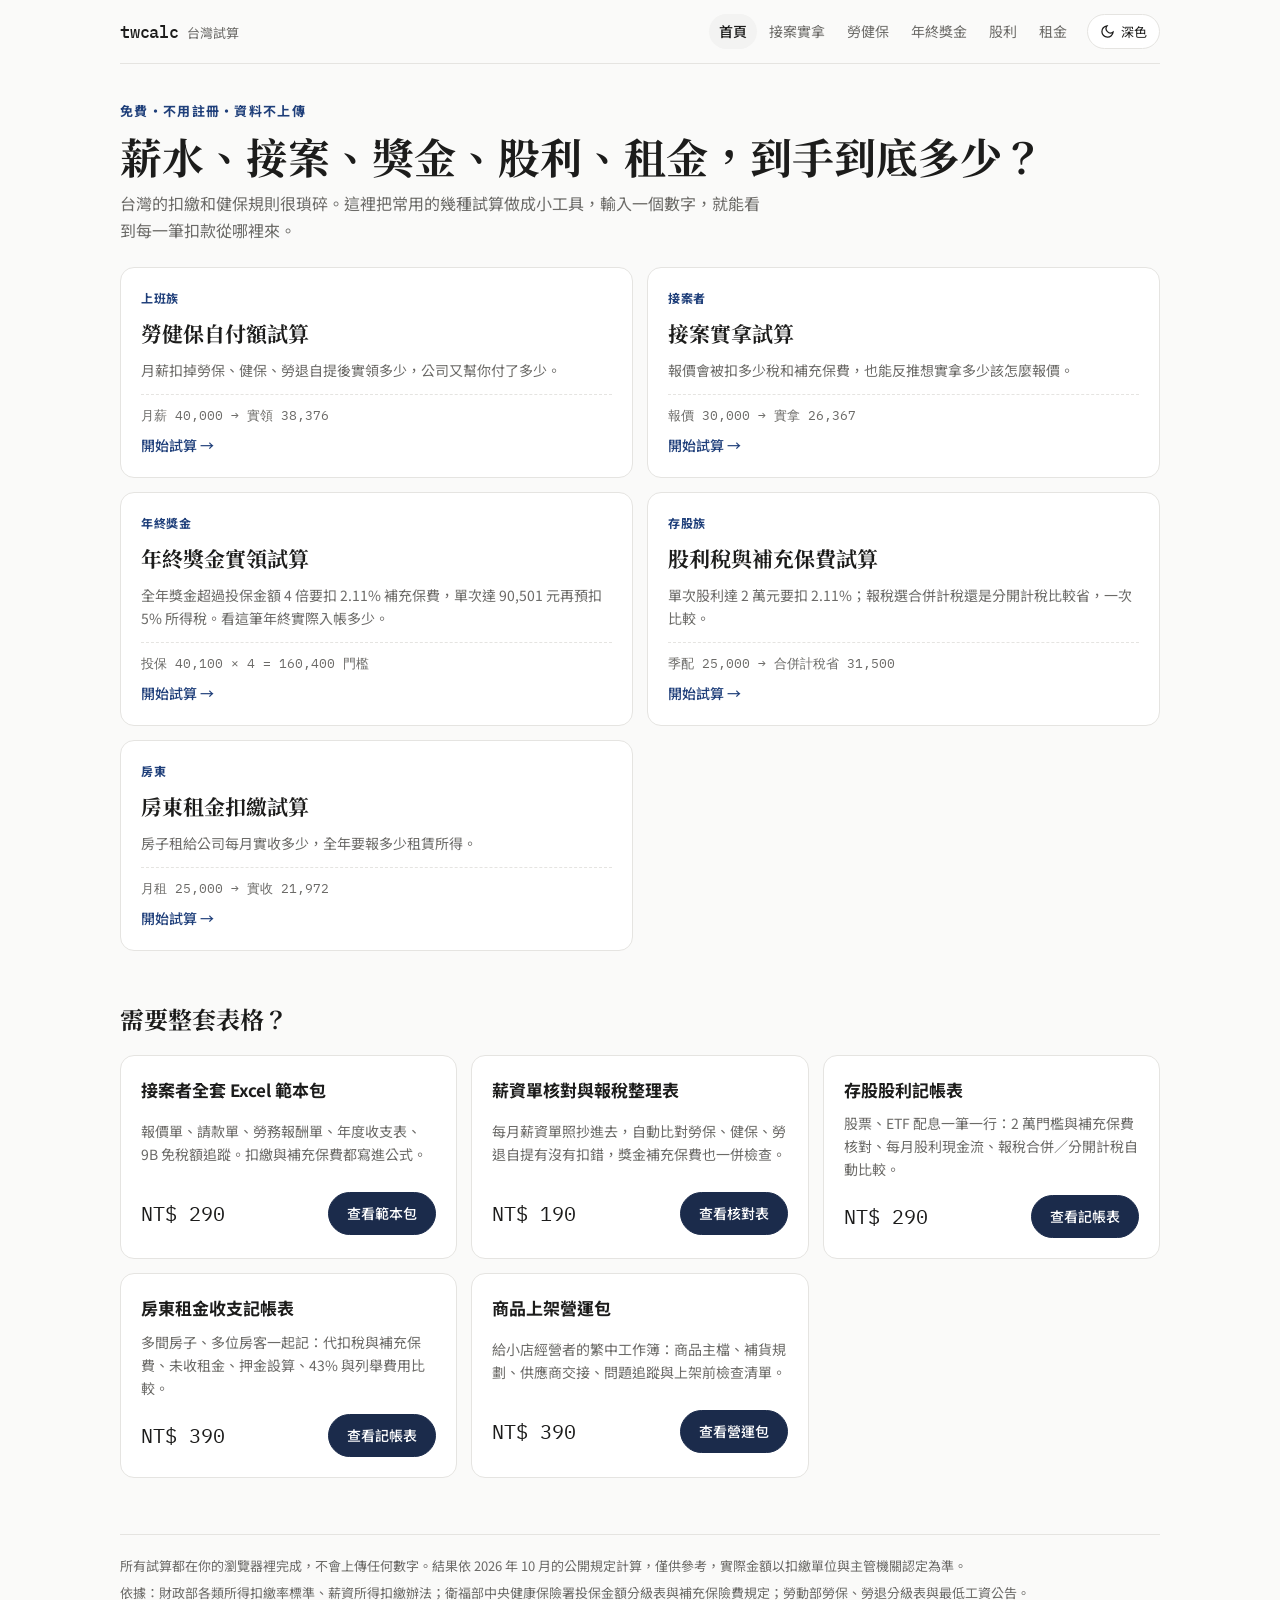
==== commit d7186f9f: "Link dividend ledger to its Gumroad page Co-Authored-By: Claude Opus 5.5 <noreply@anthropic.com> Cla" ====
--- a/index.html
+++ b/index.html
@@ -86,7 +86,7 @@
       <div class="packcard">
         <h3>存股股利記帳表</h3>
         <p>股票、ETF 配息一筆一行：2 萬門檻與補充保費核對、每月股利現金流、報稅合併／分開計稅自動比較。</p>
-        <div class="row2"><span class="p">NT$ 290</span><span class="btn" aria-disabled="true">即將上架</span></div>
+        <div class="row2"><span class="p">NT$ 290</span><a class="btn" href="https://peterleaf8.gumroad.com/l/tw-dividend-pack" target="_blank" rel="noopener">查看記帳表</a></div>
       </div>
       <div class="packcard">
         <h3>房東租金收支記帳表</h3>
